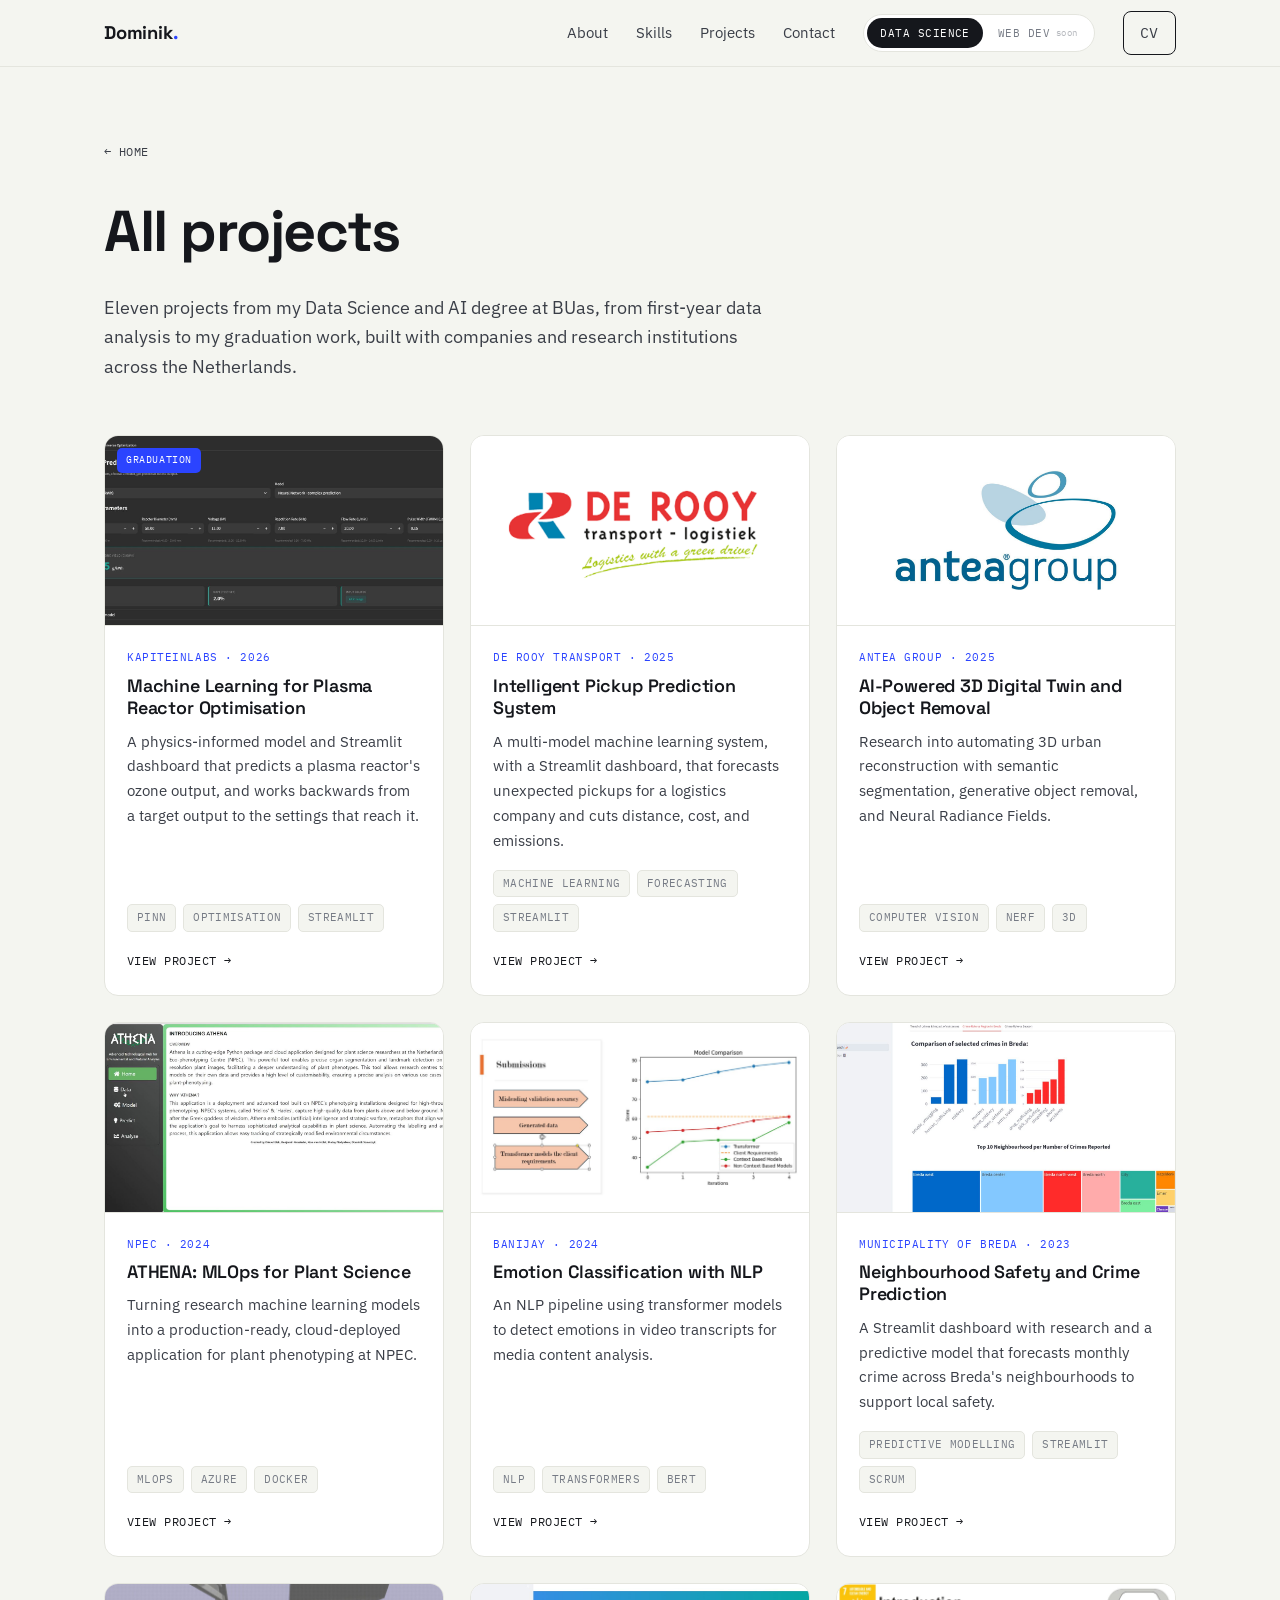
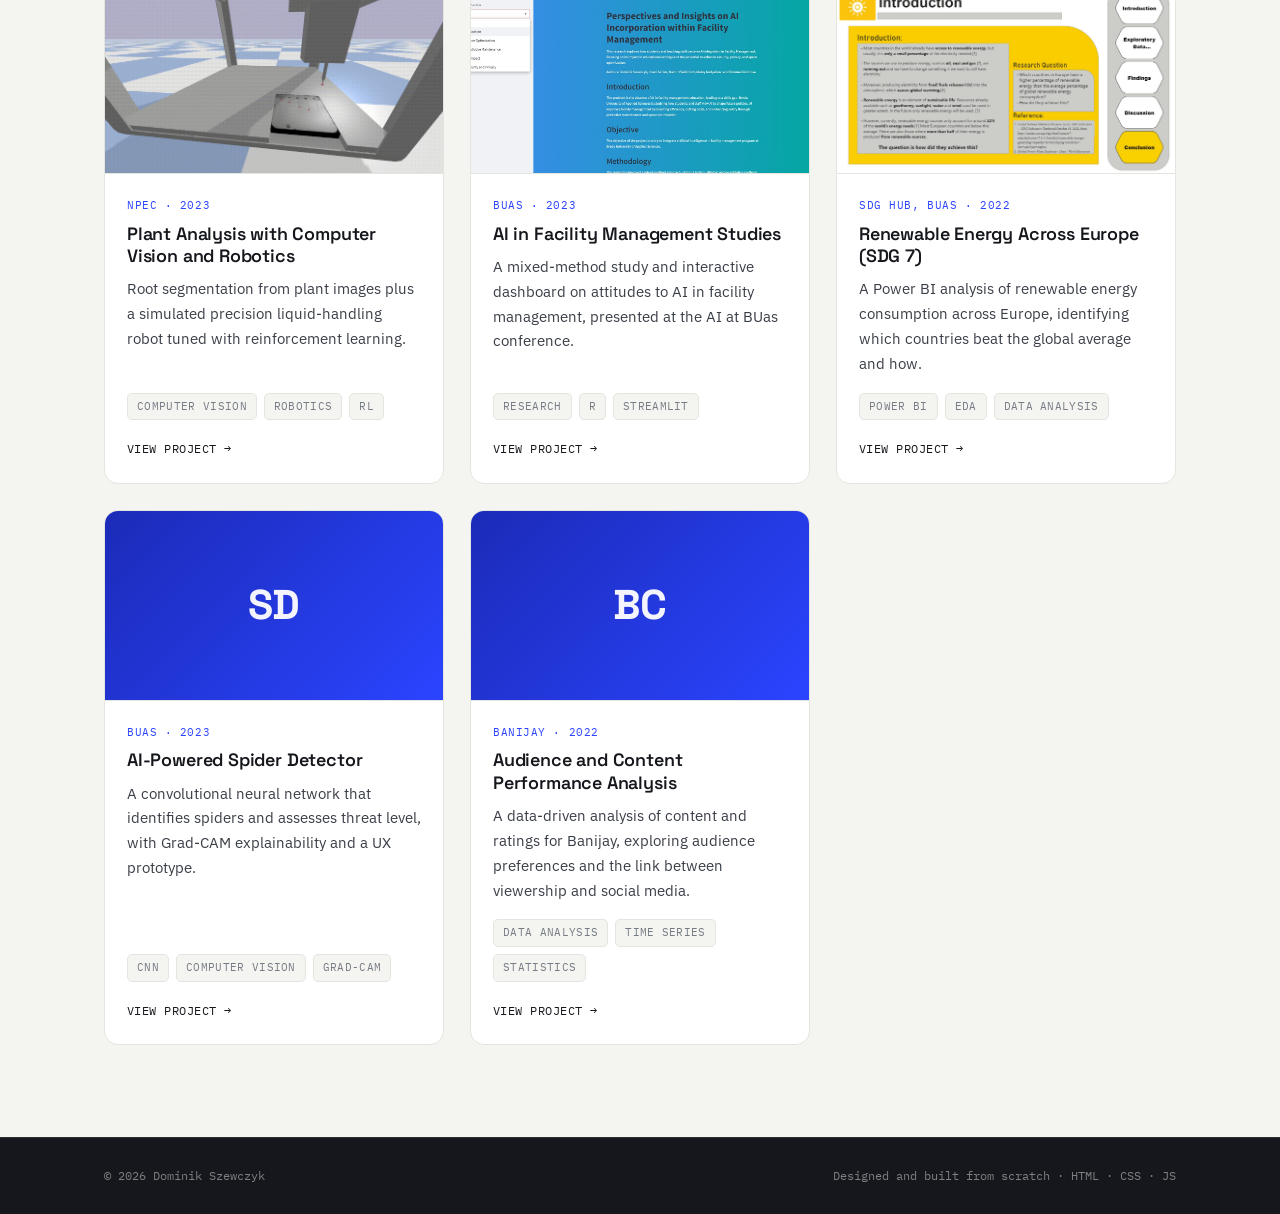
==== projects.html @ 85fbc800 "second draft with projects" ====
<!DOCTYPE html>
<html lang="en">
<head>
<meta charset="UTF-8">
<meta name="viewport" content="width=device-width, initial-scale=1">
<title>All projects | Dominik Szewczyk</title>
<meta name="description" content="All data science and machine learning projects by Dominik Szewczyk.">
<link rel="preconnect" href="https://fonts.googleapis.com">
<link rel="preconnect" href="https://fonts.gstatic.com" crossorigin>
<link href="https://fonts.googleapis.com/css2?family=Space+Grotesk:wght@400;500;600;700&family=IBM+Plex+Sans:wght@400;500;600&family=IBM+Plex+Mono:wght@400;500&display=swap" rel="stylesheet">
<link rel="stylesheet" href="assets/css/style.css">
</head>
<body><header>
  <div class="wrap nav">
    <a class="logo" href="index.html">Dominik<span>.</span></a>
    <button class="nav-toggle" aria-label="Open menu" aria-expanded="false"><span></span><span></span><span></span></button>
    <nav class="nav-menu">
      <a href="index.html#about">About</a>
      <a href="index.html#skills">Skills</a>
      <a href="index.html#projects">Projects</a>
      <a href="index.html#contact">Contact</a>
      <div class="seg">
        <a class="seg-btn active" href="index.html">Data Science</a>
        <a class="seg-btn" href="webdev.html">Web Dev<small>soon</small></a>
      </div>
      <a class="btn-cv" href="docs/cv.pdf">CV</a>
    </nav>
  </div>
</header>
<section class="page-hero"><div class="wrap reveal">
    <a class="back" href="index.html" style="margin-bottom:22px">&larr; Home</a>
    <h1>All projects</h1>
    <p>Eleven projects from my Data Science and AI degree at BUas, from first-year data analysis to my graduation work, built with companies and research institutions across the Netherlands.</p>
  </div></section>
  <section class="section" style="padding-top:30px"><div class="wrap reveal"><div class="cards cards-3"><a class="card" href="projects/kapiteinlabs.html">
  <div class="card-thumb"><span class="card-flag">Graduation</span><img src="assets/img/kapiteinlabs_forward.jpg" alt="Machine Learning for Plasma Reactor Optimisation"></div>
  <div class="card-body">
    <span class="card-org">KapiteinLabs · 2026</span>
    <h3>Machine Learning for Plasma Reactor Optimisation</h3>
    <p>A physics-informed model and Streamlit dashboard that predicts a plasma reactor&#x27;s ozone output, and works backwards from a target output to the settings that reach it.</p>
    <div class="tags"><span class="tag">PINN</span><span class="tag">Optimisation</span><span class="tag">Streamlit</span></div>
    <span class="card-more">View project &rarr;</span>
  </div>
</a><a class="card" href="projects/de-rooy.html">
  <div class="card-thumb logo"><img src="assets/img/derooy_logo.png" alt="Intelligent Pickup Prediction System"></div>
  <div class="card-body">
    <span class="card-org">De Rooy Transport · 2025</span>
    <h3>Intelligent Pickup Prediction System</h3>
    <p>A multi-model machine learning system, with a Streamlit dashboard, that forecasts unexpected pickups for a logistics company and cuts distance, cost, and emissions.</p>
    <div class="tags"><span class="tag">Machine Learning</span><span class="tag">Forecasting</span><span class="tag">Streamlit</span></div>
    <span class="card-more">View project &rarr;</span>
  </div>
</a><a class="card" href="projects/antea.html">
  <div class="card-thumb logo"><img src="assets/img/antea_logo.png" alt="AI-Powered 3D Digital Twin and Object Removal"></div>
  <div class="card-body">
    <span class="card-org">Antea Group · 2025</span>
    <h3>AI-Powered 3D Digital Twin and Object Removal</h3>
    <p>Research into automating 3D urban reconstruction with semantic segmentation, generative object removal, and Neural Radiance Fields.</p>
    <div class="tags"><span class="tag">Computer Vision</span><span class="tag">NeRF</span><span class="tag">3D</span></div>
    <span class="card-more">View project &rarr;</span>
  </div>
</a><a class="card" href="projects/npec-athena.html">
  <div class="card-thumb"><img src="assets/img/npec1.jpg" alt="ATHENA: MLOps for Plant Science"></div>
  <div class="card-body">
    <span class="card-org">NPEC · 2024</span>
    <h3>ATHENA: MLOps for Plant Science</h3>
    <p>Turning research machine learning models into a production-ready, cloud-deployed application for plant phenotyping at NPEC.</p>
    <div class="tags"><span class="tag">MLOps</span><span class="tag">Azure</span><span class="tag">Docker</span></div>
    <span class="card-more">View project &rarr;</span>
  </div>
</a><a class="card" href="projects/banijay-nlp.html">
  <div class="card-thumb"><img src="assets/img/banijay1.jpg" alt="Emotion Classification with NLP"></div>
  <div class="card-body">
    <span class="card-org">Banijay · 2024</span>
    <h3>Emotion Classification with NLP</h3>
    <p>An NLP pipeline using transformer models to detect emotions in video transcripts for media content analysis.</p>
    <div class="tags"><span class="tag">NLP</span><span class="tag">Transformers</span><span class="tag">BERT</span></div>
    <span class="card-more">View project &rarr;</span>
  </div>
</a><a class="card" href="projects/breda-safety.html">
  <div class="card-thumb"><img src="assets/img/snapshot4.jpg" alt="Neighbourhood Safety and Crime Prediction"></div>
  <div class="card-body">
    <span class="card-org">Municipality of Breda · 2023</span>
    <h3>Neighbourhood Safety and Crime Prediction</h3>
    <p>A Streamlit dashboard with research and a predictive model that forecasts monthly crime across Breda&#x27;s neighbourhoods to support local safety.</p>
    <div class="tags"><span class="tag">Predictive Modelling</span><span class="tag">Streamlit</span><span class="tag">Scrum</span></div>
    <span class="card-more">View project &rarr;</span>
  </div>
</a><a class="card" href="projects/npec-robotics.html">
  <div class="card-thumb"><img src="assets/img/robot.jpg" alt="Plant Analysis with Computer Vision and Robotics"></div>
  <div class="card-body">
    <span class="card-org">NPEC · 2023</span>
    <h3>Plant Analysis with Computer Vision and Robotics</h3>
    <p>Root segmentation from plant images plus a simulated precision liquid-handling robot tuned with reinforcement learning.</p>
    <div class="tags"><span class="tag">Computer Vision</span><span class="tag">Robotics</span><span class="tag">RL</span></div>
    <span class="card-more">View project &rarr;</span>
  </div>
</a><a class="card" href="projects/facility-ai.html">
  <div class="card-thumb"><img src="assets/img/snapshot7.jpg" alt="AI in Facility Management Studies"></div>
  <div class="card-body">
    <span class="card-org">BUas · 2023</span>
    <h3>AI in Facility Management Studies</h3>
    <p>A mixed-method study and interactive dashboard on attitudes to AI in facility management, presented at the AI at BUas conference.</p>
    <div class="tags"><span class="tag">Research</span><span class="tag">R</span><span class="tag">Streamlit</span></div>
    <span class="card-more">View project &rarr;</span>
  </div>
</a><a class="card" href="projects/sdg-energy.html">
  <div class="card-thumb"><img src="assets/img/snapshot1.jpg" alt="Renewable Energy Across Europe (SDG 7)"></div>
  <div class="card-body">
    <span class="card-org">SDG Hub, BUas · 2022</span>
    <h3>Renewable Energy Across Europe (SDG 7)</h3>
    <p>A Power BI analysis of renewable energy consumption across Europe, identifying which countries beat the global average and how.</p>
    <div class="tags"><span class="tag">Power BI</span><span class="tag">EDA</span><span class="tag">Data Analysis</span></div>
    <span class="card-more">View project &rarr;</span>
  </div>
</a><a class="card" href="projects/spider-detector.html">
  <div class="card-thumb noimg"><span class="card-initial">SD</span></div>
  <div class="card-body">
    <span class="card-org">BUas · 2023</span>
    <h3>AI-Powered Spider Detector</h3>
    <p>A convolutional neural network that identifies spiders and assesses threat level, with Grad-CAM explainability and a UX prototype.</p>
    <div class="tags"><span class="tag">CNN</span><span class="tag">Computer Vision</span><span class="tag">Grad-CAM</span></div>
    <span class="card-more">View project &rarr;</span>
  </div>
</a><a class="card" href="projects/banijay-content.html">
  <div class="card-thumb noimg"><span class="card-initial">BC</span></div>
  <div class="card-body">
    <span class="card-org">Banijay · 2022</span>
    <h3>Audience and Content Performance Analysis</h3>
    <p>A data-driven analysis of content and ratings for Banijay, exploring audience preferences and the link between viewership and social media.</p>
    <div class="tags"><span class="tag">Data Analysis</span><span class="tag">Time Series</span><span class="tag">Statistics</span></div>
    <span class="card-more">View project &rarr;</span>
  </div>
</a></div></div></section>
<footer>
  <div class="wrap foot">
    <span>&copy; 2026 Dominik Szewczyk</span>
    <span>Designed and built from scratch &middot; HTML &middot; CSS &middot; JS</span>
  </div>
</footer>
<script src="assets/js/main.js"></script>
</body>
</html>
---- assets/css/style.css ----
/* ============================================================
   Dominik Szewczyk - Portfolio
   Shared stylesheet. Design system + all components.
   ============================================================ */

:root{
  --ink:#15171C;
  --ink-2:#20242C;
  --ink-soft:#3A3E47;
  --muted:#767B85;
  --line:#E4E5DE;
  --canvas:#F4F5F0;
  --canvas-2:#ECEDE5;
  --card:#FFFFFF;
  --accent:#2B44FF;
  --accent-ink:#1B2BB8;
  --accent-soft:#EBEDFF;
  --accent-pale:#8FA0FF;

  --font-display:'Space Grotesk','Segoe UI',system-ui,sans-serif;
  --font-body:'IBM Plex Sans',system-ui,-apple-system,sans-serif;
  --font-mono:'IBM Plex Mono',ui-monospace,'SF Mono',Menlo,monospace;

  --maxw:1120px;
  --radius:14px;
}

*{box-sizing:border-box;margin:0;padding:0}
html{scroll-behavior:smooth}
body{
  font-family:var(--font-body);
  background:var(--canvas);
  color:var(--ink);
  line-height:1.65;
  -webkit-font-smoothing:antialiased;
  overflow-x:hidden;
}
a{color:inherit;text-decoration:none}
img{max-width:100%;display:block}
::selection{background:var(--accent);color:#fff}
:focus-visible{outline:2px solid var(--accent);outline-offset:3px;border-radius:3px}

.wrap{max-width:var(--maxw);margin:0 auto;padding:0 24px}
.mono{
  font-family:var(--font-mono);font-size:.78rem;letter-spacing:.04em;
  text-transform:uppercase;color:var(--muted);
}
.accent{color:var(--accent)}

/* ---------------- NAV ---------------- */
header{
  position:sticky;top:0;z-index:60;
  background:rgba(244,245,240,.85);
  backdrop-filter:blur(12px);
  border-bottom:1px solid var(--line);
}
.nav{display:flex;align-items:center;justify-content:space-between;height:66px}
.logo{font-family:var(--font-display);font-weight:700;font-size:1.15rem;letter-spacing:-.01em}
.logo span{color:var(--accent)}
.nav-menu{display:flex;align-items:center;gap:28px}
.nav-menu>a{font-size:.92rem;color:var(--ink-soft);transition:color .2s;position:relative}
.nav-menu>a:hover{color:var(--accent)}

.seg{display:inline-flex;border:1px solid var(--line);border-radius:999px;padding:3px;background:var(--card);gap:2px}
.seg-btn{
  font-family:var(--font-mono);font-size:.7rem;text-transform:uppercase;letter-spacing:.04em;
  padding:6px 13px;border-radius:999px;color:var(--muted);display:inline-flex;align-items:center;gap:6px;
  transition:background .2s,color .2s;
}
.seg-btn.active{background:var(--ink);color:#fff}
.seg-btn small{font-size:.58rem;opacity:.55;text-transform:lowercase}

.btn-cv{
  font-family:var(--font-mono);font-size:.76rem;text-transform:uppercase;letter-spacing:.04em;
  border:1px solid var(--ink);padding:9px 16px;border-radius:8px;transition:all .2s;
}
.btn-cv:hover{background:var(--ink);color:#fff}

.nav-toggle{display:none;flex-direction:column;gap:5px;background:none;border:0;cursor:pointer;padding:6px}
.nav-toggle span{width:22px;height:2px;background:var(--ink);transition:transform .25s,opacity .2s}
.nav-toggle[aria-expanded="true"] span:nth-child(1){transform:translateY(7px) rotate(45deg)}
.nav-toggle[aria-expanded="true"] span:nth-child(2){opacity:0}
.nav-toggle[aria-expanded="true"] span:nth-child(3){transform:translateY(-7px) rotate(-45deg)}

/* ---------------- BUTTONS ---------------- */
.btn{
  font-family:var(--font-mono);font-size:.8rem;text-transform:uppercase;letter-spacing:.04em;
  padding:14px 22px;border-radius:9px;transition:all .2s;border:1px solid transparent;
  display:inline-flex;align-items:center;gap:8px;cursor:pointer;
}
.btn-primary{background:var(--accent);color:#fff}
.btn-primary:hover{background:var(--accent-ink);transform:translateY(-2px)}
.btn-ghost{border-color:var(--ink);color:var(--ink)}
.btn-ghost:hover{background:var(--ink);color:#fff}

/* ---------------- HERO ---------------- */
.hero{padding:74px 0 86px}
.hero-grid{display:grid;grid-template-columns:1.1fr .9fr;gap:60px;align-items:center}
.eyebrow{font-family:var(--font-mono);font-size:.82rem;letter-spacing:.04em;text-transform:uppercase;color:var(--muted);margin-bottom:22px}
.hero h1{font-family:var(--font-display);font-weight:700;font-size:clamp(2.8rem,6.5vw,4.8rem);line-height:1;letter-spacing:-.03em;margin-bottom:18px}
.role{font-family:var(--font-display);font-size:clamp(1.25rem,2.6vw,1.75rem);font-weight:500;color:var(--ink-soft);margin-bottom:24px;letter-spacing:-.01em}
.role .rotate{color:var(--accent);border-bottom:3px solid var(--accent-soft)}
.lead{font-size:1.15rem;color:var(--ink-soft);max-width:42ch;margin-bottom:34px}
.cta-row{display:flex;flex-wrap:wrap;gap:14px;align-items:center;margin-bottom:42px}
.hero-stats{display:flex;flex-wrap:wrap;gap:34px}
.hero-stats .stat .n{font-family:var(--font-display);font-weight:700;font-size:1.6rem;letter-spacing:-.02em;display:block}
.hero-stats .stat .l{font-family:var(--font-mono);font-size:.68rem;text-transform:uppercase;letter-spacing:.05em;color:var(--muted)}

.hero-photo{position:relative;justify-self:center}
.hero-photo img{
  width:min(100%,360px);aspect-ratio:4/5;object-fit:cover;object-position:50% 22%;
  border-radius:18px;position:relative;z-index:2;
  box-shadow:0 30px 70px -34px rgba(21,23,28,.5);
}
.photo-accent{
  position:absolute;inset:auto -16px -18px auto;width:78%;height:88%;
  background:var(--accent);border-radius:18px;z-index:1;
}
.photo-tag{
  position:absolute;z-index:3;left:-14px;bottom:26px;background:var(--card);
  border:1px solid var(--line);border-radius:10px;padding:10px 14px;
  font-family:var(--font-mono);font-size:.74rem;color:var(--ink);
  box-shadow:0 14px 30px -16px rgba(21,23,28,.4);
}
.photo-tag b{color:var(--accent)}

/* ---------------- SECTIONS ---------------- */
.section{padding:92px 0}
.section-alt{background:var(--canvas-2)}
.section-dark{background:var(--ink);color:var(--canvas)}
.sec-label{display:flex;align-items:center;gap:16px;margin-bottom:40px}
.sec-label span{font-family:var(--font-mono);font-size:.78rem;letter-spacing:.05em;text-transform:uppercase;color:var(--muted);white-space:nowrap}
.sec-label i{height:1px;flex:1;background:var(--line)}
.section-dark .sec-label span{color:var(--accent-pale)}
.section-dark .sec-label i{background:rgba(255,255,255,.16)}
h2{font-family:var(--font-display);font-weight:600;font-size:clamp(1.7rem,3.6vw,2.4rem);letter-spacing:-.02em}

/* ---------------- ABOUT ---------------- */
.about-grid{display:grid;grid-template-columns:1.35fr .95fr;gap:56px;align-items:start}
.about-text p{font-size:1.1rem;color:var(--ink-soft);margin-bottom:18px;max-width:56ch}
.about-text strong{color:var(--ink);font-weight:600}
.facts{border-left:2px solid var(--accent);padding-left:22px;margin-top:6px}
.facts .row{margin-bottom:18px}
.facts .row:last-child{margin-bottom:0}
.facts .k{font-family:var(--font-mono);font-size:.7rem;text-transform:uppercase;letter-spacing:.06em;color:var(--muted);display:block;margin-bottom:4px}
.facts .v{font-weight:500}
.orgs{grid-column:1/-1;margin-top:40px;border-top:1px solid var(--line);padding-top:28px}
.orgs .mono{display:block;margin-bottom:16px}
.chips{display:flex;flex-wrap:wrap;gap:10px}
.chip{font-family:var(--font-mono);font-size:.8rem;border:1px solid var(--line);background:var(--card);padding:7px 13px;border-radius:7px;color:var(--ink-soft)}

/* ---------------- SKILLS ---------------- */
.skills-grid{display:grid;grid-template-columns:repeat(4,1fr);gap:26px}
.skill-col h3{font-family:var(--font-mono);font-size:.78rem;text-transform:uppercase;letter-spacing:.05em;color:var(--accent);margin-bottom:16px;font-weight:500}
.skill-col ul{list-style:none}
.skill-col li{padding:9px 0;border-bottom:1px dashed var(--line);font-size:.97rem;color:var(--ink-soft)}
.skill-col li:last-child{border-bottom:0}

/* ---------------- PROJECT CARDS ---------------- */
.cards{display:grid;grid-template-columns:repeat(2,1fr);gap:26px}
.cards-3{grid-template-columns:repeat(3,1fr)}
.card{
  background:var(--card);border:1px solid var(--line);border-radius:var(--radius);overflow:hidden;
  display:flex;flex-direction:column;transition:transform .25s,box-shadow .25s,border-color .25s;
}
.card:hover{transform:translateY(-6px);box-shadow:0 32px 64px -40px rgba(21,23,28,.55);border-color:var(--accent)}
.card-thumb{height:190px;background:var(--canvas-2);display:flex;align-items:center;justify-content:center;overflow:hidden;border-bottom:1px solid var(--line);position:relative}
.card-thumb img{width:100%;height:100%;object-fit:cover}
.card-thumb.logo img{object-fit:contain;padding:34px;background:#fff}
.card-thumb.noimg{background:linear-gradient(135deg,#1b2bb8,#2b44ff)}
.card-thumb.noimg .card-initial{font-family:var(--font-display);font-weight:700;font-size:2.6rem;color:#fff;letter-spacing:-.02em;opacity:.95}
.card-flag{position:absolute;top:12px;left:12px;font-family:var(--font-mono);font-size:.62rem;text-transform:uppercase;letter-spacing:.06em;background:var(--accent);color:#fff;padding:4px 9px;border-radius:5px}
.card-body{padding:22px 22px 24px;display:flex;flex-direction:column;flex:1}
.card-org{font-family:var(--font-mono);font-size:.7rem;text-transform:uppercase;letter-spacing:.05em;color:var(--accent);margin-bottom:8px}
.card-body h3{font-family:var(--font-display);font-weight:600;font-size:1.22rem;letter-spacing:-.01em;margin-bottom:10px;line-height:1.25}
.cards-3 .card-body h3{font-size:1.12rem}
.card-body p{font-size:.94rem;color:var(--ink-soft);margin-bottom:16px;flex:1}
.tags{display:flex;flex-wrap:wrap;gap:7px;margin-bottom:18px}
.tag{font-family:var(--font-mono);font-size:.67rem;text-transform:uppercase;letter-spacing:.03em;color:var(--muted);background:var(--canvas);border:1px solid var(--line);padding:4px 9px;border-radius:5px}
.card-more{font-family:var(--font-mono);font-size:.78rem;text-transform:uppercase;letter-spacing:.04em;color:var(--ink);display:inline-flex;align-items:center;gap:7px;transition:gap .2s,color .2s}
.card:hover .card-more{color:var(--accent);gap:12px}
.view-all{display:inline-flex;align-items:center;gap:9px;margin-top:34px;font-family:var(--font-mono);font-size:.82rem;text-transform:uppercase;letter-spacing:.04em;color:var(--accent);transition:gap .2s}
.view-all:hover{gap:14px}

/* ---------------- CONTACT ---------------- */
.contact-grid{display:grid;grid-template-columns:1.05fr 1fr;gap:50px;align-items:center}
.contact-grid .big{font-family:var(--font-display);font-weight:600;font-size:clamp(1.9rem,4vw,2.8rem);letter-spacing:-.02em;line-height:1.12;color:#fff;margin-bottom:22px}
.contact-grid .sub{color:rgba(255,255,255,.62);max-width:42ch}
.contact-links{display:flex;flex-direction:column}
.contact-links a{display:flex;justify-content:space-between;align-items:center;gap:20px;padding:18px 4px;border-bottom:1px solid rgba(255,255,255,.14);transition:padding .2s,color .2s}
.contact-links a:hover{padding-left:14px}
.contact-links .lbl{font-family:var(--font-mono);font-size:.74rem;text-transform:uppercase;letter-spacing:.05em;color:rgba(255,255,255,.5)}
.contact-links .val{font-size:1.02rem;color:#fff}
.contact-links a:hover .val{color:var(--accent-pale)}

/* ---------------- FOOTER ---------------- */
footer{background:var(--ink);color:rgba(255,255,255,.45);border-top:1px solid rgba(255,255,255,.1);padding:28px 0}
.foot{display:flex;justify-content:space-between;align-items:center;flex-wrap:wrap;gap:14px;font-family:var(--font-mono);font-size:.76rem}
.foot a{color:var(--accent-pale)}

/* ---------------- PAGE HERO (projects.html) ---------------- */
.page-hero{padding:70px 0 24px}
.page-hero h1{font-family:var(--font-display);font-weight:700;font-size:clamp(2.4rem,5vw,3.6rem);letter-spacing:-.025em;margin-bottom:14px}
.page-hero p{font-size:1.12rem;color:var(--ink-soft);max-width:60ch}

/* ---------------- DETAIL HERO ---------------- */
.detail-hero{padding:62px 0 26px}
.detail-hero h1{font-family:var(--font-display);font-weight:700;font-size:clamp(2.2rem,5vw,3.5rem);line-height:1.05;letter-spacing:-.025em;margin-bottom:14px;max-width:20ch}
.detail-hero .subtitle{font-size:1.25rem;color:var(--accent-ink);font-weight:500;margin-bottom:22px}
.detail-hero .summary{font-size:1.12rem;color:var(--ink-soft);max-width:64ch;margin-bottom:30px}
.back{font-family:var(--font-mono);font-size:.78rem;text-transform:uppercase;letter-spacing:.04em;color:var(--ink-soft);display:inline-flex;gap:8px;align-items:center;transition:gap .2s,color .2s}
.back:hover{color:var(--accent);gap:12px}
.foot .back{color:var(--accent-pale)}
.meta{display:grid;grid-template-columns:repeat(4,1fr);gap:1px;background:var(--line);border:1px solid var(--line);border-radius:12px;overflow:hidden;margin-top:8px}
.meta div{background:var(--canvas);padding:18px 20px}
.meta .k{font-family:var(--font-mono);font-size:.68rem;text-transform:uppercase;letter-spacing:.06em;color:var(--muted);display:block;margin-bottom:5px}
.meta .v{font-weight:500;font-size:.95rem}

/* ---------------- PROSE ---------------- */
.prose p{font-size:1.08rem;color:var(--ink-soft);max-width:64ch;margin-bottom:18px}
.prose p:last-child{margin-bottom:0}
.prose strong{color:var(--ink);font-weight:600}
.prose ul{list-style:none;max-width:64ch;margin-top:6px}
.prose li{position:relative;padding-left:22px;margin-bottom:12px;color:var(--ink-soft);font-size:1.04rem}
.prose li::before{content:"";position:absolute;left:0;top:11px;width:7px;height:7px;background:var(--accent);border-radius:2px}

/* ---------------- TOOLS ---------------- */
.tools{display:grid;grid-template-columns:1fr 1fr;gap:22px}
.tool{background:var(--card);border:1px solid var(--line);border-radius:var(--radius);padding:26px}
.section-alt .tool{background:#fff}
.tool .ttag{font-family:var(--font-mono);font-size:.72rem;text-transform:uppercase;letter-spacing:.05em;color:var(--accent);margin-bottom:10px;display:block}
.tool h3{font-family:var(--font-display);font-weight:600;font-size:1.3rem;margin-bottom:10px;letter-spacing:-.01em}
.tool p{font-size:.99rem;color:var(--ink-soft)}

/* ---------------- CHART ---------------- */
.chart{background:var(--card);border:1px solid var(--line);border-radius:var(--radius);padding:28px 26px}
.chart .chead{display:flex;justify-content:space-between;align-items:baseline;margin-bottom:22px;gap:14px}
.chart .chead .title{font-family:var(--font-display);font-weight:600;font-size:1.05rem}
.bar-row{display:grid;grid-template-columns:165px 1fr 56px;align-items:center;gap:14px;margin-bottom:13px}
.bar-row:last-child{margin-bottom:0}
.bar-row .name{font-size:.92rem;color:var(--ink-soft)}
.bar-row .track{height:14px;background:var(--canvas-2);border-radius:7px;overflow:hidden}
.bar-row .fill{height:100%;width:0;background:var(--muted);border-radius:7px;transition:width 1s cubic-bezier(.2,.7,.3,1)}
.bar-row.best .fill{background:var(--accent)}
.bar-row.best .name{color:var(--ink);font-weight:600}
.bar-row.base .fill{background:#C7CABF}
.bar-row .val{font-family:var(--font-mono);font-size:.85rem;text-align:right;color:var(--ink)}

/* ---------------- METRICS ---------------- */
.metrics{display:grid;grid-template-columns:repeat(4,1fr);gap:18px}
.metric{background:var(--ink);color:#fff;border-radius:var(--radius);padding:26px 22px}
.metric .num{font-family:var(--font-display);font-weight:700;font-size:2.3rem;letter-spacing:-.02em;line-height:1;color:#fff}
.metric .num .accent{color:var(--accent-pale)}
.metric .lbl{font-family:var(--font-mono);font-size:.7rem;text-transform:uppercase;letter-spacing:.05em;color:rgba(255,255,255,.55);margin-top:11px;display:block}

/* ---------------- SCREENSHOTS / GALLERY ---------------- */
.shot{background:var(--card);border:1px solid var(--line);border-radius:var(--radius);overflow:hidden;margin-bottom:26px;box-shadow:0 22px 50px -38px rgba(21,23,28,.45)}
.shot:last-child{margin-bottom:0}
.shot .frame{background:#1c1f26;padding:11px 14px;display:flex;gap:7px;align-items:center;border-bottom:1px solid rgba(255,255,255,.08)}
.shot .frame i{width:11px;height:11px;border-radius:50%;background:#3a3e47;display:inline-block}
.shot .frame span{font-family:var(--font-mono);font-size:.72rem;color:#767B85;margin-left:10px;overflow:hidden;text-overflow:ellipsis;white-space:nowrap}
.shot img{width:100%}
.shot .cap{padding:16px 20px;font-size:.95rem;color:var(--ink-soft)}
.shot .cap b{color:var(--ink);font-weight:600}

.imgrid{display:grid;grid-template-columns:repeat(2,1fr);gap:18px}
.imgrid.one{grid-template-columns:1fr;max-width:760px}
.imgrid figure{background:var(--card);border:1px solid var(--line);border-radius:var(--radius);overflow:hidden}
.imgrid img{width:100%;background:#fff}
.imgrid figcaption{padding:12px 16px;font-size:.86rem;color:var(--muted);font-family:var(--font-mono);letter-spacing:.02em}

/* ---------------- VIDEO ---------------- */
.video-wrap{border-radius:var(--radius);overflow:hidden;border:1px solid var(--line);background:#000;box-shadow:0 22px 50px -38px rgba(21,23,28,.45)}
.video-wrap video{width:100%;display:block}

/* ---------------- CALLOUT / QUOTE ---------------- */
.callout{border-left:2px solid var(--accent);padding:8px 0 8px 24px;max-width:64ch}
.callout .big{font-family:var(--font-display);font-size:1.55rem;font-weight:600;color:var(--ink);letter-spacing:-.01em;line-height:1.25;margin-bottom:8px}
.callout p{font-size:1rem;color:var(--ink-soft)}
.quote{background:var(--card);border:1px solid var(--line);border-left:3px solid var(--accent);border-radius:var(--radius);padding:30px 32px;max-width:72ch}
.section-alt .quote{background:#fff}
.quote p{font-size:1.18rem;line-height:1.6;color:var(--ink);font-style:italic;margin-bottom:18px}
.quote cite{font-family:var(--font-mono);font-size:.8rem;font-style:normal;text-transform:uppercase;letter-spacing:.04em;color:var(--muted)}
.quote cite b{color:var(--accent-ink)}

/* ---------------- STACK ---------------- */
.stack{display:flex;flex-wrap:wrap;gap:10px}

/* ---------------- REVEAL ---------------- */
.reveal{opacity:0;transform:translateY(24px);transition:opacity .7s ease,transform .7s ease}
.reveal.in{opacity:1;transform:none}

/* ---------------- RESPONSIVE ---------------- */
@media(max-width:880px){
  .nav-menu{
    position:fixed;inset:66px 0 auto 0;flex-direction:column;align-items:flex-start;gap:18px;
    background:var(--canvas);border-bottom:1px solid var(--line);padding:24px;
    transform:translateY(-12px);opacity:0;pointer-events:none;transition:transform .25s,opacity .25s;
  }
  .nav-menu.open{transform:none;opacity:1;pointer-events:auto}
  .nav-toggle{display:flex}
  .hero{padding:54px 0 64px}
  .hero-grid{grid-template-columns:1fr;gap:48px}
  .hero-photo{order:-1}
  .hero-photo img{width:min(74%,300px)}
  .about-grid,.contact-grid,.tools{grid-template-columns:1fr;gap:34px}
  .skills-grid{grid-template-columns:repeat(2,1fr)}
  .cards,.cards-3{grid-template-columns:1fr}
  .metrics{grid-template-columns:repeat(2,1fr)}
  .meta{grid-template-columns:repeat(2,1fr)}
  .imgrid{grid-template-columns:1fr}
  .bar-row{grid-template-columns:118px 1fr 48px}
  .section{padding:64px 0}
}
@media(max-width:480px){
  .skills-grid,.metrics{grid-template-columns:1fr}
  .hero-stats{gap:24px}
}
@media(prefers-reduced-motion:reduce){
  *{scroll-behavior:auto!important}
  .reveal{opacity:1;transform:none;transition:none}
  .bar-row .fill{transition:none}
}
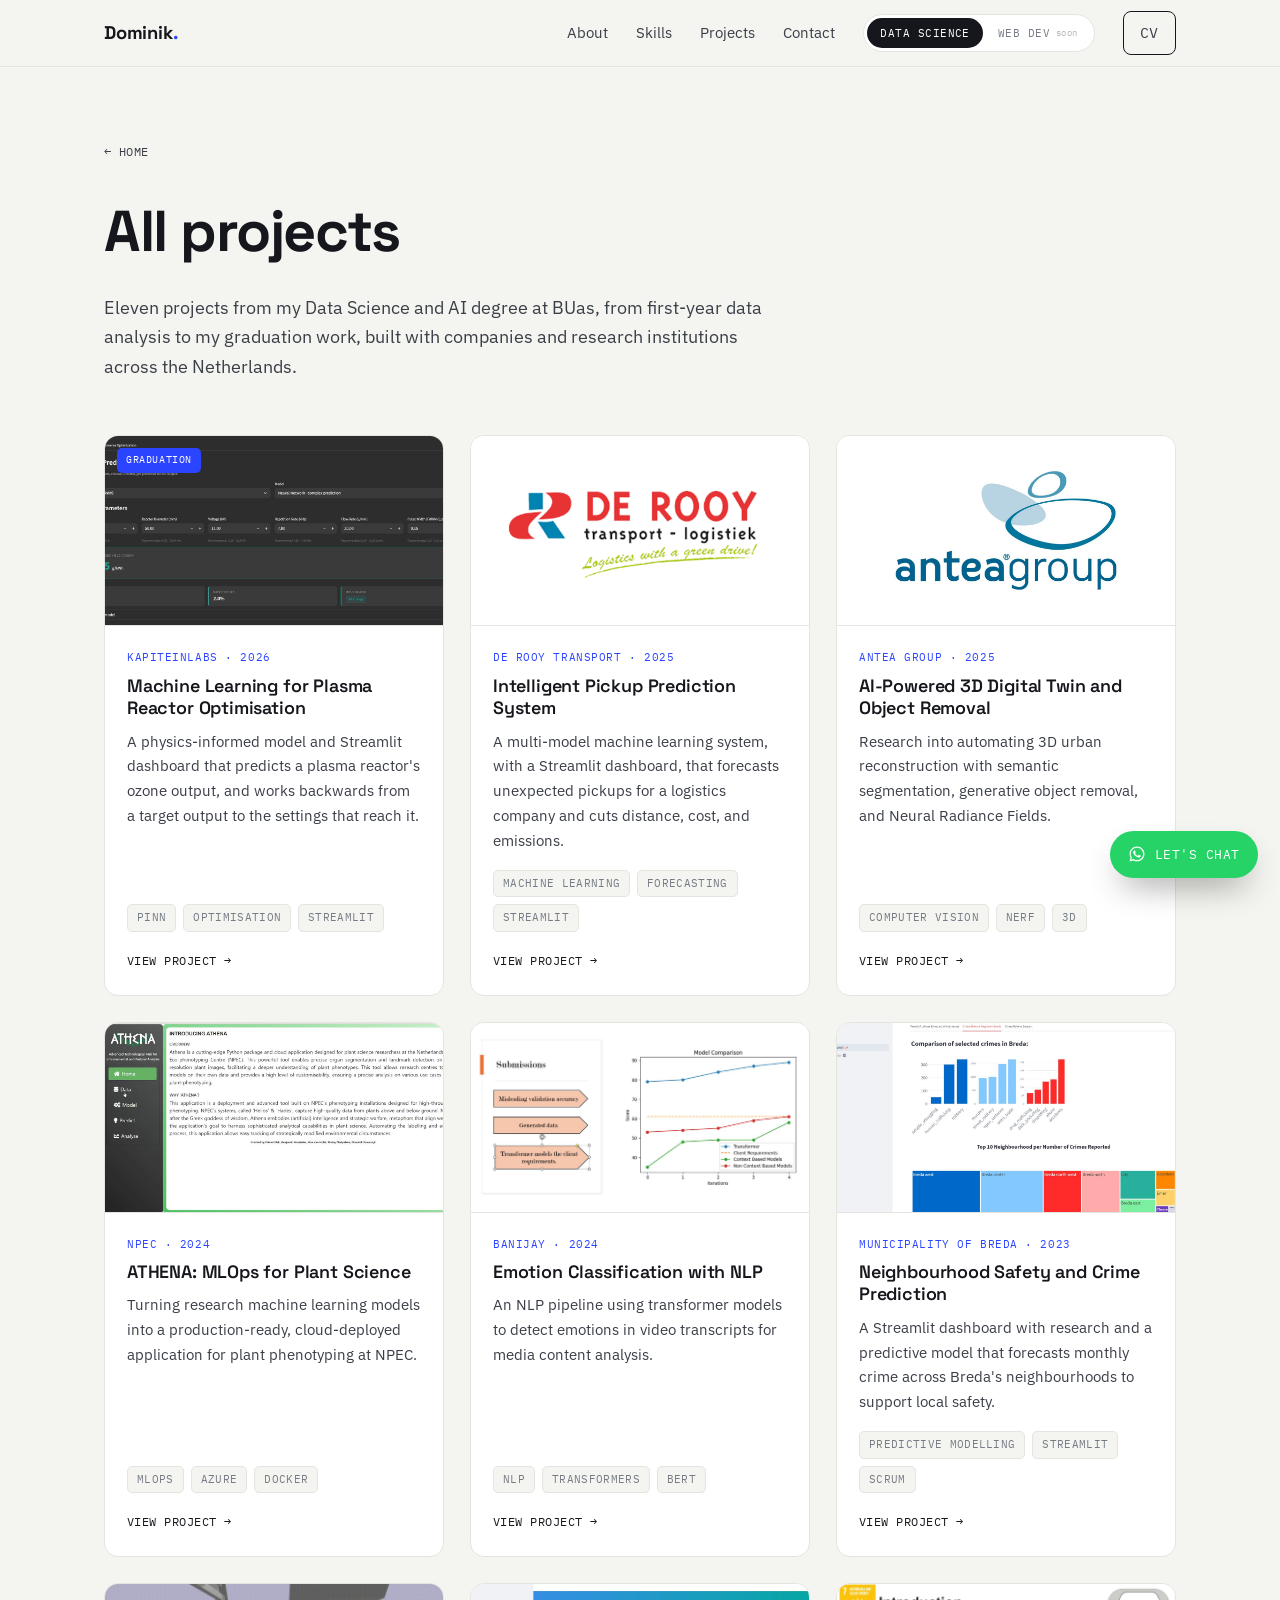
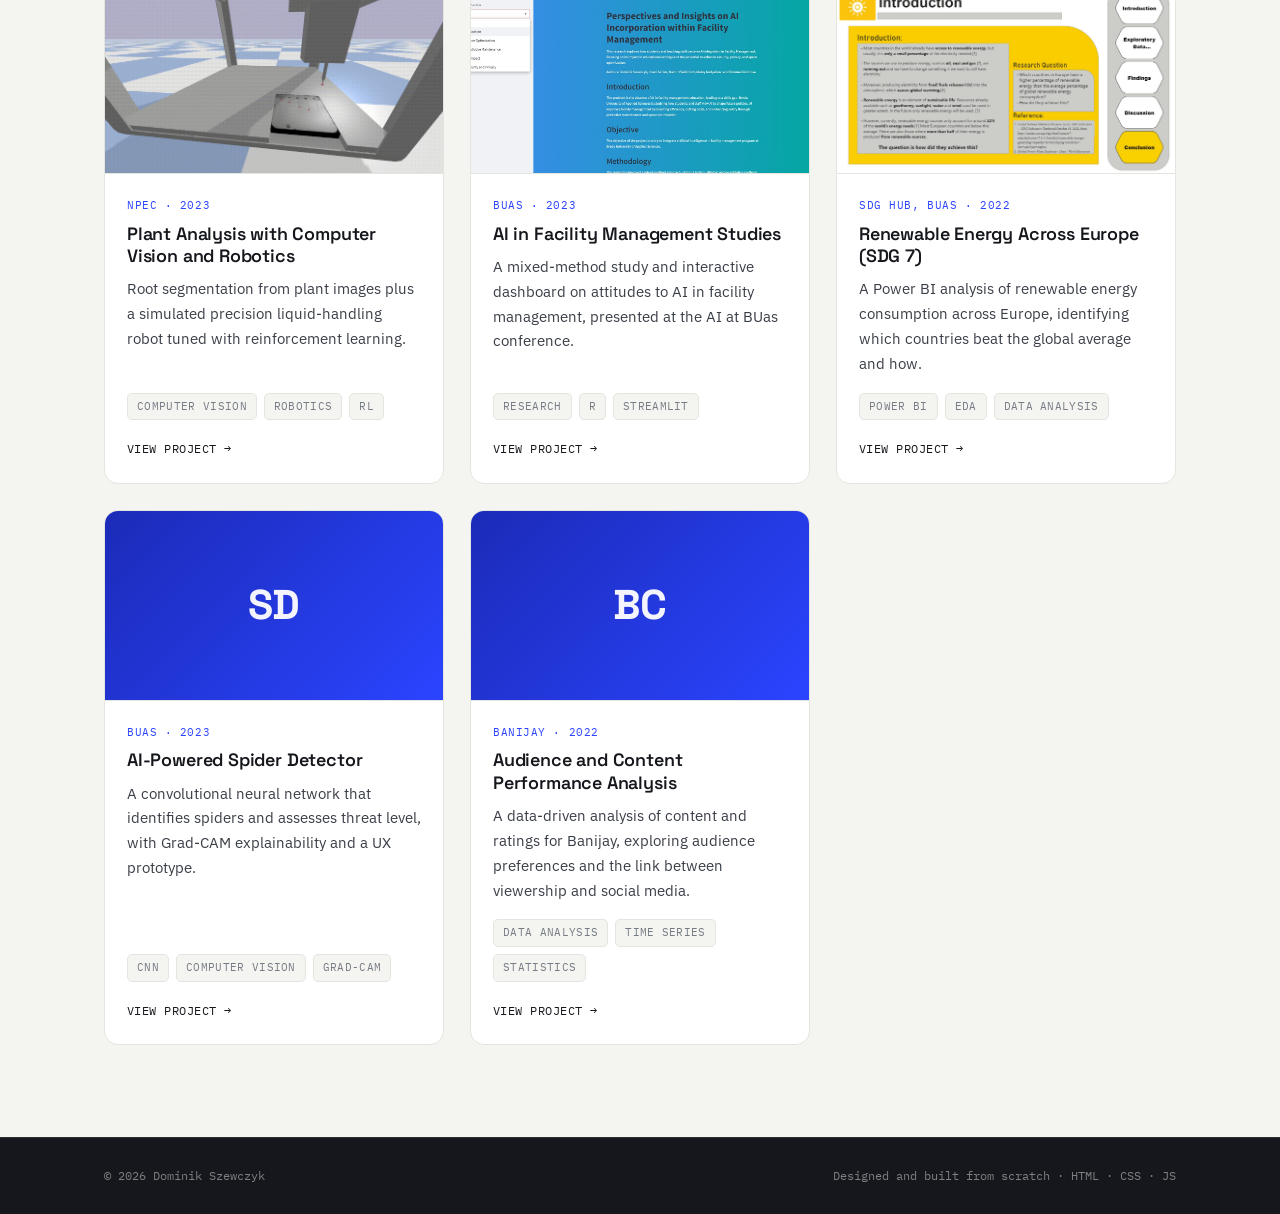
==== commit bde15c65: "new whatcap logos skils" ====
--- a/projects.html
+++ b/projects.html
@@ -138,6 +138,10 @@
     <span>Designed and built from scratch &middot; HTML &middot; CSS &middot; JS</span>
   </div>
 </footer>
+<a class="chat-fab" href="https://wa.me/48797788847?text=Hi%20Dominik%2C%20I%20came%20across%20your%20portfolio%20and%20would%20like%20to%20chat." target="_blank" rel="noopener" aria-label="Chat on WhatsApp">
+  <svg viewBox="0 0 24 24" width="18" height="18" aria-hidden="true"><path fill="currentColor" d="M12.04 2C6.58 2 2.13 6.45 2.13 11.91c0 1.75.46 3.46 1.32 4.96L2 22l5.25-1.38c1.45.79 3.08 1.21 4.79 1.21h.01c5.46 0 9.91-4.45 9.91-9.91C21.96 6.45 17.5 2 12.04 2m0 18.15c-1.52 0-3.01-.41-4.3-1.18l-.31-.18-3.12.82.83-3.04-.2-.32a8.2 8.2 0 0 1-1.26-4.36c0-4.54 3.7-8.23 8.25-8.23 2.2 0 4.27.86 5.83 2.42a8.18 8.18 0 0 1 2.41 5.82c0 4.54-3.7 8.23-8.24 8.23m4.52-6.16c-.25-.12-1.47-.72-1.69-.81-.23-.08-.39-.12-.56.13-.16.25-.64.81-.79.97-.14.17-.29.19-.54.06-.25-.12-1.05-.39-1.99-1.23-.74-.66-1.23-1.47-1.38-1.72-.14-.25-.01-.38.11-.51.11-.11.25-.29.37-.43.13-.14.17-.25.25-.41.08-.17.04-.31-.02-.43-.06-.12-.56-1.34-.76-1.84-.2-.48-.41-.42-.56-.43h-.48c-.17 0-.43.06-.66.31-.23.25-.86.85-.86 2.07 0 1.22.89 2.4 1.01 2.56.12.17 1.75 2.67 4.23 3.74.59.26 1.05.41 1.41.52.59.19 1.13.16 1.56.1.48-.07 1.47-.6 1.68-1.18.21-.58.21-1.07.14-1.18-.06-.11-.22-.17-.47-.29"/></svg>
+  <span>Let's chat</span>
+</a>
 <script src="assets/js/main.js"></script>
 </body>
 </html>
--- a/assets/css/style.css
+++ b/assets/css/style.css
@@ -106,16 +106,9 @@
 .hero-stats .stat .n{font-family:var(--font-display);font-weight:700;font-size:1.6rem;letter-spacing:-.02em;display:block}
 .hero-stats .stat .l{font-family:var(--font-mono);font-size:.68rem;text-transform:uppercase;letter-spacing:.05em;color:var(--muted)}
 
-.hero-photo{position:relative;justify-self:center}
-.hero-photo img{
-  width:min(100%,360px);aspect-ratio:4/5;object-fit:cover;object-position:50% 22%;
-  border-radius:18px;position:relative;z-index:2;
-  box-shadow:0 30px 70px -34px rgba(21,23,28,.5);
-}
-.photo-accent{
-  position:absolute;inset:auto -16px -18px auto;width:78%;height:88%;
-  background:var(--accent);border-radius:18px;z-index:1;
-}
+.hero-photo{position:relative;justify-self:center;width:min(100%,400px);aspect-ratio:4/5}
+.photo-panel{position:absolute;inset:0;border-radius:24px;background:radial-gradient(120% 95% at 50% 0%,#3146ff 0%,#1b2bb8 72%);box-shadow:0 30px 70px -34px rgba(21,23,28,.55)}
+.hero-photo img{position:absolute;left:50%;bottom:0;transform:translateX(-50%);height:106%;width:auto;max-width:none;object-fit:contain;object-position:bottom;z-index:2;filter:drop-shadow(0 16px 22px rgba(13,16,30,.4))}
 .photo-tag{
   position:absolute;z-index:3;left:-14px;bottom:26px;background:var(--card);
   border:1px solid var(--line);border-radius:10px;padding:10px 14px;
@@ -148,10 +141,24 @@
 .orgs .mono{display:block;margin-bottom:16px}
 .chips{display:flex;flex-wrap:wrap;gap:10px}
 .chip{font-family:var(--font-mono);font-size:.8rem;border:1px solid var(--line);background:var(--card);padding:7px 13px;border-radius:7px;color:var(--ink-soft)}
+.orgs-title{font-family:var(--font-display);font-weight:600;font-size:1.45rem;letter-spacing:-.01em;margin-bottom:18px;color:var(--ink)}
+.chips-lg{gap:12px}
+.chips-lg .chip{font-size:.92rem;padding:10px 16px;border-color:#d6d8ce;color:var(--ink);font-weight:500;background:#fff}
+.logo-wall{display:grid;grid-template-columns:repeat(auto-fill,minmax(150px,1fr));gap:14px}
+.logo-tile{height:88px;background:#fff;border:1px solid var(--line);border-radius:12px;display:flex;align-items:center;justify-content:center;padding:14px;transition:border-color .2s,transform .2s}
+.logo-tile:hover{border-color:var(--accent);transform:translateY(-2px)}
+.logo-tile img{max-height:46px;max-width:82%;object-fit:contain;filter:grayscale(1);opacity:.8;transition:filter .25s,opacity .25s}
+.logo-tile:hover img{filter:none;opacity:1}
+.logo-tile.dark{background:#1f232b;border-color:#1f232b}
+.logo-tile.dark img{filter:none;opacity:.96;max-height:30px}
+.logo-tile.text span{font-family:var(--font-display);font-weight:600;font-size:1rem;color:var(--ink-soft);text-align:center;letter-spacing:-.01em}
+.logo-tile.text:hover span{color:var(--accent-ink)}
 
 /* ---------------- SKILLS ---------------- */
 .skills-grid{display:grid;grid-template-columns:repeat(4,1fr);gap:26px}
-.skill-col h3{font-family:var(--font-mono);font-size:.78rem;text-transform:uppercase;letter-spacing:.05em;color:var(--accent);margin-bottom:16px;font-weight:500}
+.skills-intro{font-size:1.12rem;color:var(--ink-soft);max-width:62ch;margin:-14px 0 34px}
+.skill-col .snum{font-family:var(--font-mono);font-size:.72rem;letter-spacing:.08em;color:var(--accent);display:block;margin-bottom:10px}
+.skill-col h3{font-family:var(--font-display);font-weight:600;font-size:1.12rem;letter-spacing:-.01em;color:var(--ink);margin-bottom:16px}
 .skill-col ul{list-style:none}
 .skill-col li{padding:9px 0;border-bottom:1px dashed var(--line);font-size:.97rem;color:var(--ink-soft)}
 .skill-col li:last-child{border-bottom:0}
@@ -197,6 +204,10 @@
 footer{background:var(--ink);color:rgba(255,255,255,.45);border-top:1px solid rgba(255,255,255,.1);padding:28px 0}
 .foot{display:flex;justify-content:space-between;align-items:center;flex-wrap:wrap;gap:14px;font-family:var(--font-mono);font-size:.76rem}
 .foot a{color:var(--accent-pale)}
+.chat-fab{position:fixed;right:22px;bottom:22px;z-index:80;display:inline-flex;align-items:center;gap:9px;background:#25D366;color:#fff;padding:13px 18px;border-radius:999px;font-family:var(--font-mono);font-size:.8rem;text-transform:uppercase;letter-spacing:.04em;box-shadow:0 16px 34px -12px rgba(0,0,0,.45);transition:transform .2s,box-shadow .2s}
+.chat-fab:hover{transform:translateY(-3px);box-shadow:0 22px 40px -14px rgba(0,0,0,.5);color:#fff}
+.chat-fab svg{display:block}
+@media(max-width:480px){.chat-fab span{display:none}.chat-fab{padding:14px}}
 
 /* ---------------- PAGE HERO (projects.html) ---------------- */
 .page-hero{padding:70px 0 24px}
@@ -302,7 +313,7 @@
   .hero{padding:54px 0 64px}
   .hero-grid{grid-template-columns:1fr;gap:48px}
   .hero-photo{order:-1}
-  .hero-photo img{width:min(74%,300px)}
+  .hero-photo{width:min(72%,300px)}
   .about-grid,.contact-grid,.tools{grid-template-columns:1fr;gap:34px}
   .skills-grid{grid-template-columns:repeat(2,1fr)}
   .cards,.cards-3{grid-template-columns:1fr}
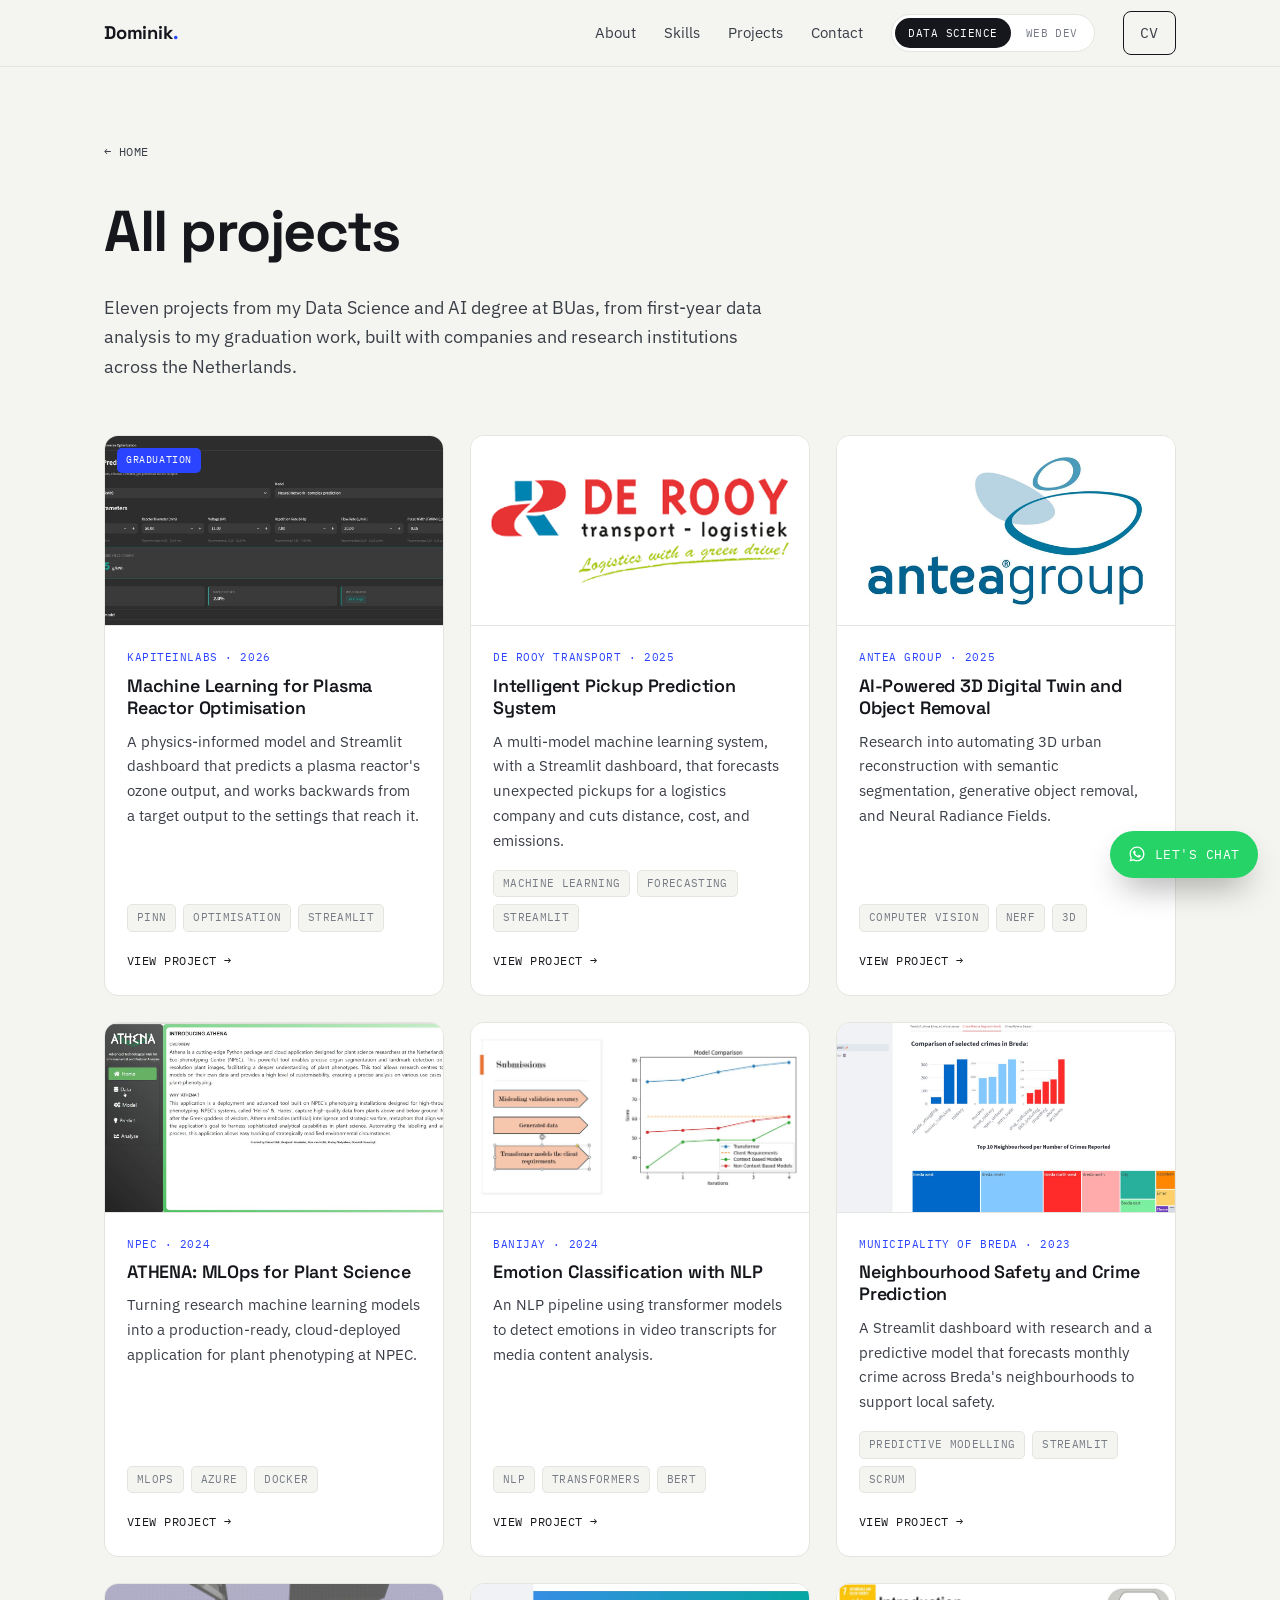
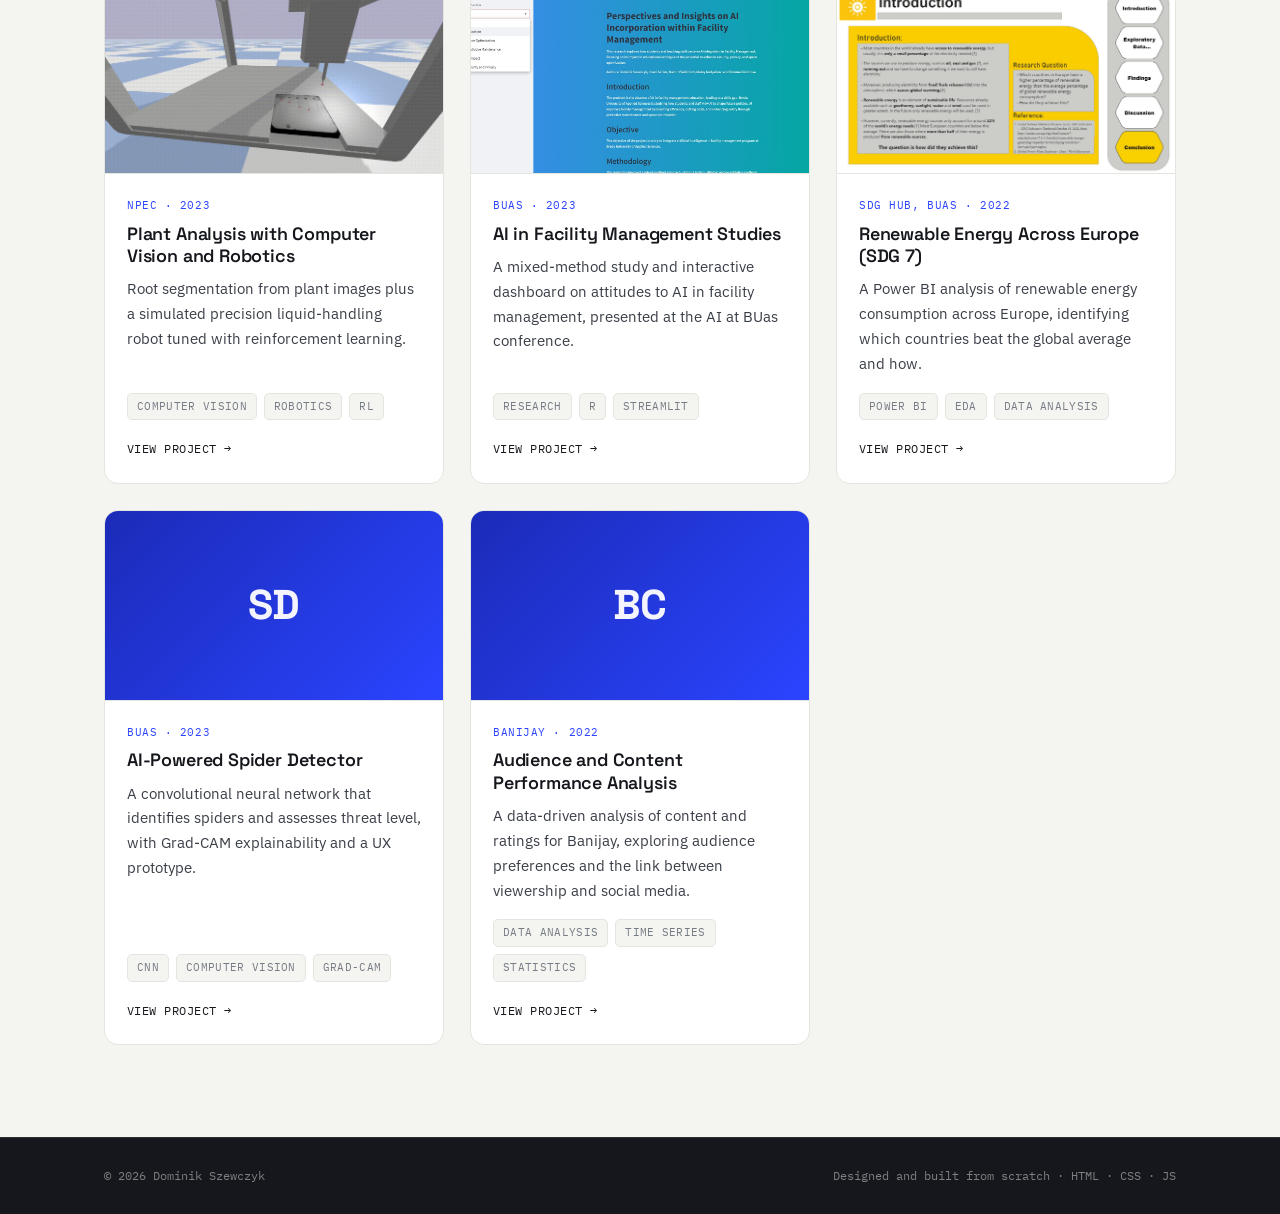
==== commit 46dab25d: "web dev first draft" ====
--- a/projects.html
+++ b/projects.html
@@ -21,7 +21,7 @@
       <a href="index.html#contact">Contact</a>
       <div class="seg">
         <a class="seg-btn active" href="index.html">Data Science</a>
-        <a class="seg-btn" href="webdev.html">Web Dev<small>soon</small></a>
+        <a class="seg-btn" href="webdev.html">Web Dev</a>
       </div>
       <a class="btn-cv" href="docs/cv.pdf">CV</a>
     </nav>
--- a/assets/css/style.css
+++ b/assets/css/style.css
@@ -153,6 +153,11 @@
 .logo-tile.dark img{filter:none;opacity:.96;max-height:30px}
 .logo-tile.text span{font-family:var(--font-display);font-weight:600;font-size:1rem;color:var(--ink-soft);text-align:center;letter-spacing:-.01em}
 .logo-tile.text:hover span{color:var(--accent-ink)}
+.logo-marquee{overflow:hidden;position:relative;-webkit-mask-image:linear-gradient(90deg,transparent,#000 7%,#000 93%,transparent);mask-image:linear-gradient(90deg,transparent,#000 7%,#000 93%,transparent)}
+.logo-track{display:flex;width:max-content;animation:logoscroll 40s linear infinite}
+.logo-marquee:hover .logo-track{animation-play-state:paused}
+.logo-track .logo-tile{flex:0 0 auto;width:184px;margin-right:14px}
+@keyframes logoscroll{from{transform:translateX(-50%)}to{transform:translateX(0)}}
 
 /* ---------------- SKILLS ---------------- */
 .skills-grid{display:grid;grid-template-columns:repeat(4,1fr);gap:26px}
@@ -173,7 +178,7 @@
 .card:hover{transform:translateY(-6px);box-shadow:0 32px 64px -40px rgba(21,23,28,.55);border-color:var(--accent)}
 .card-thumb{height:190px;background:var(--canvas-2);display:flex;align-items:center;justify-content:center;overflow:hidden;border-bottom:1px solid var(--line);position:relative}
 .card-thumb img{width:100%;height:100%;object-fit:cover}
-.card-thumb.logo img{object-fit:contain;padding:34px;background:#fff}
+.card-thumb.logo img{object-fit:contain;padding:20px;background:#fff}
 .card-thumb.noimg{background:linear-gradient(135deg,#1b2bb8,#2b44ff)}
 .card-thumb.noimg .card-initial{font-family:var(--font-display);font-weight:700;font-size:2.6rem;color:#fff;letter-spacing:-.02em;opacity:.95}
 .card-flag{position:absolute;top:12px;left:12px;font-family:var(--font-mono);font-size:.62rem;text-transform:uppercase;letter-spacing:.06em;background:var(--accent);color:#fff;padding:4px 9px;border-radius:5px}
@@ -331,4 +336,17 @@
   *{scroll-behavior:auto!important}
   .reveal{opacity:1;transform:none;transition:none}
   .bar-row .fill{transition:none}
-}
+  .logo-track{animation:none;flex-wrap:wrap;width:auto;justify-content:center}
+  .logo-track [aria-hidden="true"]{display:none}
+  .logo-track .logo-tile{margin:0 14px 14px 0}
+}
+
+/* ============================================================
+   WEB DEV PAGE (webdev.html)
+   Reuses the shared components (hero, .tool cards, .cards,
+   .chips, contact). Only addition: a 3-up grid for the
+   services block so six .tool cards sit as two tidy rows.
+   ============================================================ */
+.svc-grid{display:grid;grid-template-columns:repeat(3,1fr);gap:22px}
+@media(max-width:880px){.svc-grid{grid-template-columns:repeat(2,1fr)}}
+@media(max-width:560px){.svc-grid{grid-template-columns:1fr}}
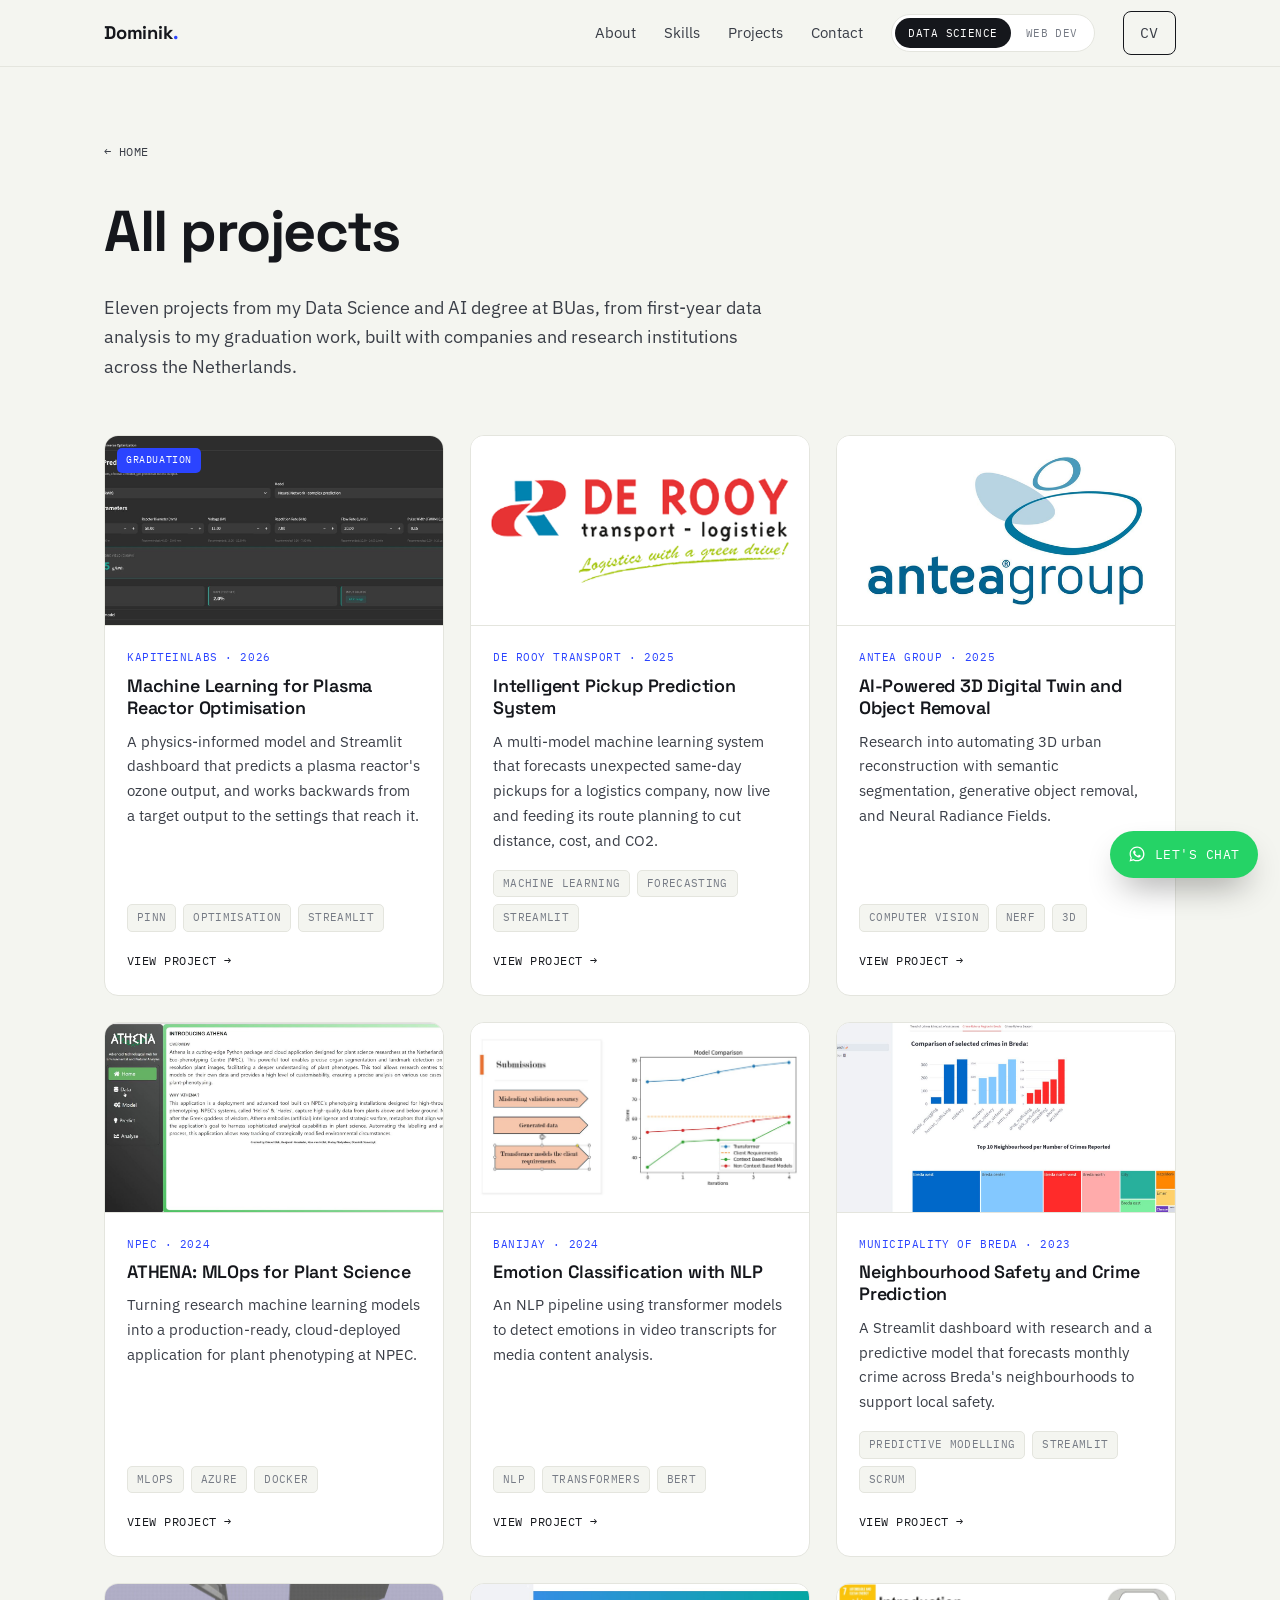
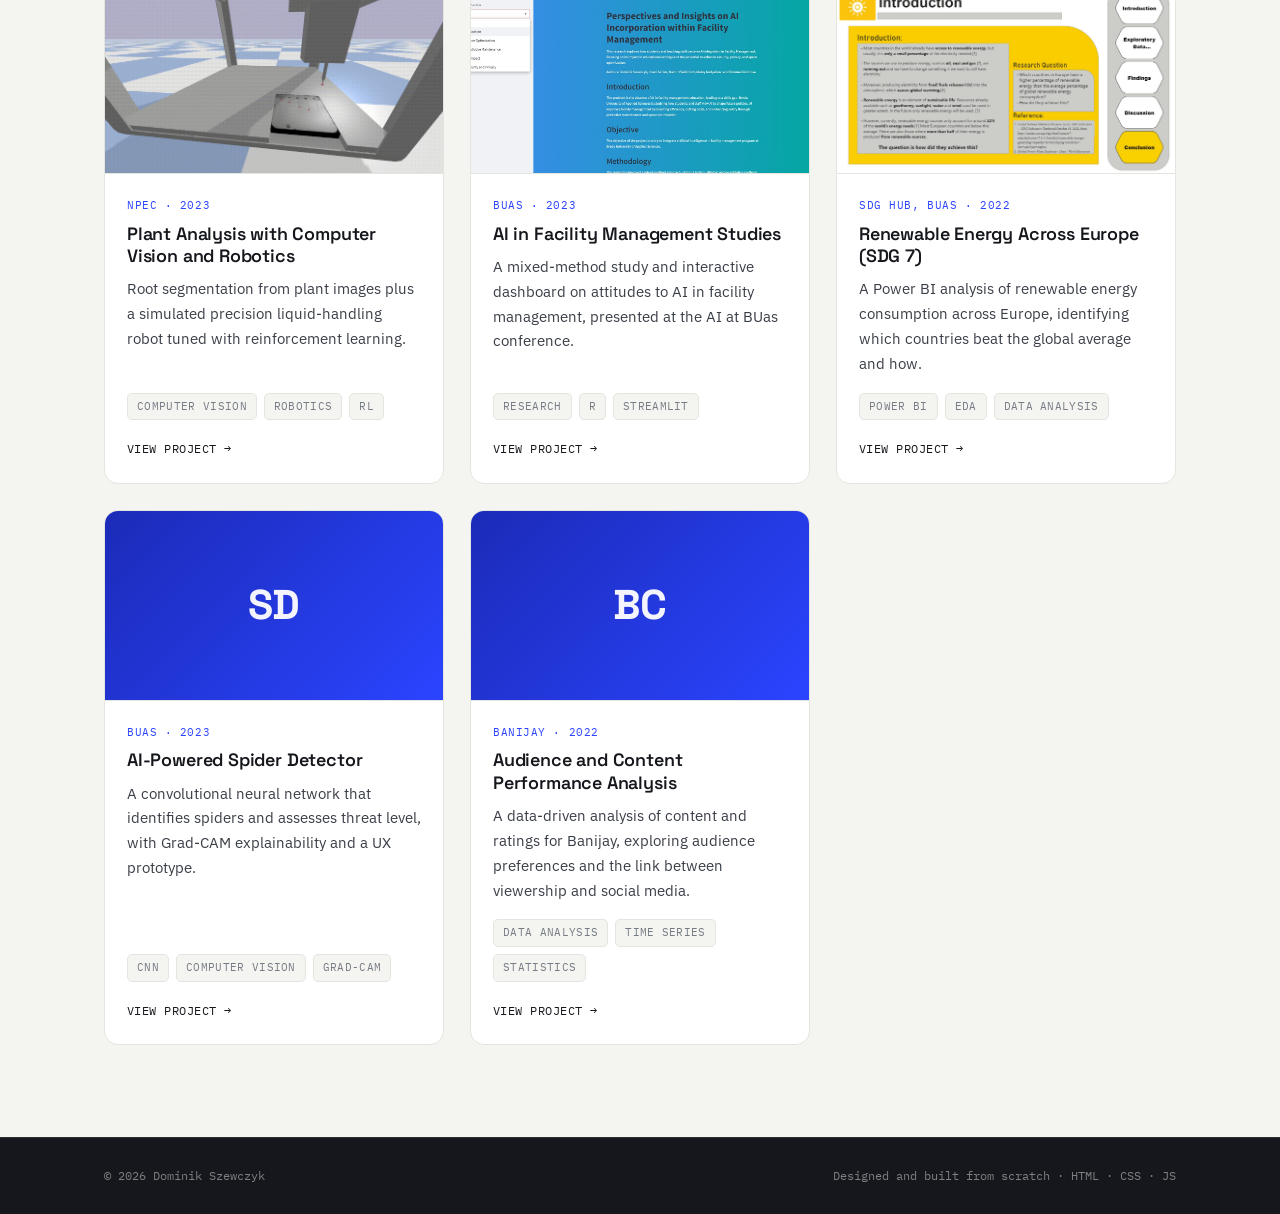
==== commit faaf6076: "new de rooy" ====
--- a/projects.html
+++ b/projects.html
@@ -46,7 +46,7 @@
   <div class="card-body">
     <span class="card-org">De Rooy Transport · 2025</span>
     <h3>Intelligent Pickup Prediction System</h3>
-    <p>A multi-model machine learning system, with a Streamlit dashboard, that forecasts unexpected pickups for a logistics company and cuts distance, cost, and emissions.</p>
+    <p>A multi-model machine learning system that forecasts unexpected same-day pickups for a logistics company, now live and feeding its route planning to cut distance, cost, and CO2.</p>
     <div class="tags"><span class="tag">Machine Learning</span><span class="tag">Forecasting</span><span class="tag">Streamlit</span></div>
     <span class="card-more">View project &rarr;</span>
   </div>
--- a/assets/css/style.css
+++ b/assets/css/style.css
@@ -122,7 +122,7 @@
 .section-alt{background:var(--canvas-2)}
 .section-dark{background:var(--ink);color:var(--canvas)}
 .sec-label{display:flex;align-items:center;gap:16px;margin-bottom:40px}
-.sec-label span{font-family:var(--font-mono);font-size:.78rem;letter-spacing:.05em;text-transform:uppercase;color:var(--muted);white-space:nowrap}
+.sec-label span{font-family:var(--font-mono);font-size:1.08rem;font-weight:500;letter-spacing:.04em;text-transform:uppercase;color:var(--ink-soft);white-space:nowrap}
 .sec-label i{height:1px;flex:1;background:var(--line)}
 .section-dark .sec-label span{color:var(--accent-pale)}
 .section-dark .sec-label i{background:rgba(255,255,255,.16)}
@@ -350,3 +350,57 @@
 .svc-grid{display:grid;grid-template-columns:repeat(3,1fr);gap:22px}
 @media(max-width:880px){.svc-grid{grid-template-columns:repeat(2,1fr)}}
 @media(max-width:560px){.svc-grid{grid-template-columns:1fr}}
+
+/* ---- Web Dev: language switch (header) ---- */
+.lang-btn{
+  margin-left:auto;margin-right:16px;display:inline-flex;align-items:center;gap:8px;cursor:pointer;
+  font-family:var(--font-mono);font-size:.72rem;text-transform:uppercase;letter-spacing:.04em;color:var(--ink);
+  background:var(--card);border:1px solid var(--line);padding:6px 12px;border-radius:999px;
+  transition:border-color .2s,transform .2s,box-shadow .2s;
+}
+.lang-btn:hover{border-color:var(--accent);transform:translateY(-1px);box-shadow:0 8px 18px -12px rgba(21,23,28,.5)}
+.lang-btn .flag{width:20px;height:13px;border-radius:2px;overflow:hidden;display:block;flex:0 0 auto;border:1px solid rgba(21,23,28,.12)}
+.lang-btn .flag svg{display:block;width:100%;height:100%}
+.lang-btn .lang-label{line-height:1}
+@media(max-width:380px){.lang-btn{margin-right:10px;padding:6px 9px}.lang-btn .lang-label{display:none}}
+
+/* ---- Web Dev: rotating word (own class so shared main.js leaves it alone) ---- */
+.role .rotate-w{color:var(--accent);border-bottom:3px solid var(--accent-soft)}
+
+/* ---- Web Dev: mini site previews inside project card thumbs ---- */
+.card-thumb .mini{position:absolute;inset:0;display:flex;flex-direction:column;background:#fff}
+.mini-bar{flex:0 0 24px;background:#15171c;display:flex;align-items:center;gap:5px;padding:0 9px}
+.mini-bar i{width:6px;height:6px;border-radius:50%;background:#3a3e47;flex:0 0 auto}
+.mini-bar span{margin-left:7px;font-family:var(--font-mono);font-size:.58rem;color:#8b919b;white-space:nowrap;overflow:hidden;text-overflow:ellipsis}
+.mini-view{position:relative;flex:1;background:var(--mbg);color:var(--mfg);padding:13px 16px 15px;display:flex;flex-direction:column;justify-content:space-between;overflow:hidden}
+.mini-top{display:flex;align-items:center;justify-content:space-between;gap:10px}
+.mini-logo{font-family:var(--font-display);font-weight:700;font-size:.82rem;letter-spacing:.01em;color:var(--mfg);white-space:nowrap}
+.mini-logo b{color:var(--mac)}
+.mini-menu{display:flex;gap:5px;flex:0 0 auto}
+.mini-menu i{width:12px;height:3px;border-radius:2px;background:currentColor;opacity:.32}
+.mini-mid{display:flex;flex-direction:column;gap:9px}
+.mini-h{font-family:var(--font-display);font-weight:600;font-size:1.05rem;line-height:1.14;letter-spacing:-.01em;max-width:82%}
+.mini-h b{color:var(--mac)}
+.mini-row{display:flex;align-items:center;gap:8px}
+.mini-btn{font-family:var(--font-mono);font-size:.56rem;text-transform:uppercase;letter-spacing:.05em;background:var(--mac);color:var(--macfg,#fff);padding:5px 10px;border-radius:5px;white-space:nowrap}
+.mini-ghost{font-family:var(--font-mono);font-size:.56rem;text-transform:uppercase;letter-spacing:.05em;color:var(--mfg);opacity:.8;border:1px solid currentColor;padding:4px 10px;border-radius:5px;white-space:nowrap}
+.card-thumb .mini-open{position:absolute;inset:0;z-index:4;display:flex;align-items:center;justify-content:center;background:rgba(11,13,18,.52);color:#fff;font-family:var(--font-mono);font-size:.74rem;text-transform:uppercase;letter-spacing:.05em;opacity:0;transition:opacity .25s}
+.card-thumb .mini-open::after{content:"\2197";margin-left:7px;font-size:.9rem}
+.card:hover .card-thumb .mini-open{opacity:1}
+@media(prefers-reduced-motion:reduce){.card-thumb .mini-open{transition:none}}
+
+/* ---- Web Dev: real site screenshots as card thumbnails ---- */
+.card-thumb .shot-img{position:absolute;inset:0;width:100%;height:100%;object-fit:cover;object-position:top;display:block;transition:transform .5s ease}
+.card:hover .card-thumb .shot-img{transform:scale(1.04)}
+
+/* ---- Larger, more legible numbered section labels (site-wide) ---- */
+.sec-label{gap:18px}
+@media(max-width:600px){.sec-label span{font-size:.92rem;white-space:normal}}
+
+/* ---- Fix: prevent wide content from stretching grids on mobile (horizontal overflow) ---- */
+.about-grid,.contact-grid{min-width:0}
+.about-grid>*,.contact-grid>*{min-width:0}
+.orgs{overflow:hidden}
+.logo-marquee{max-width:100%}
+.contact-links a{min-width:0}
+.contact-links .val{overflow-wrap:anywhere}
